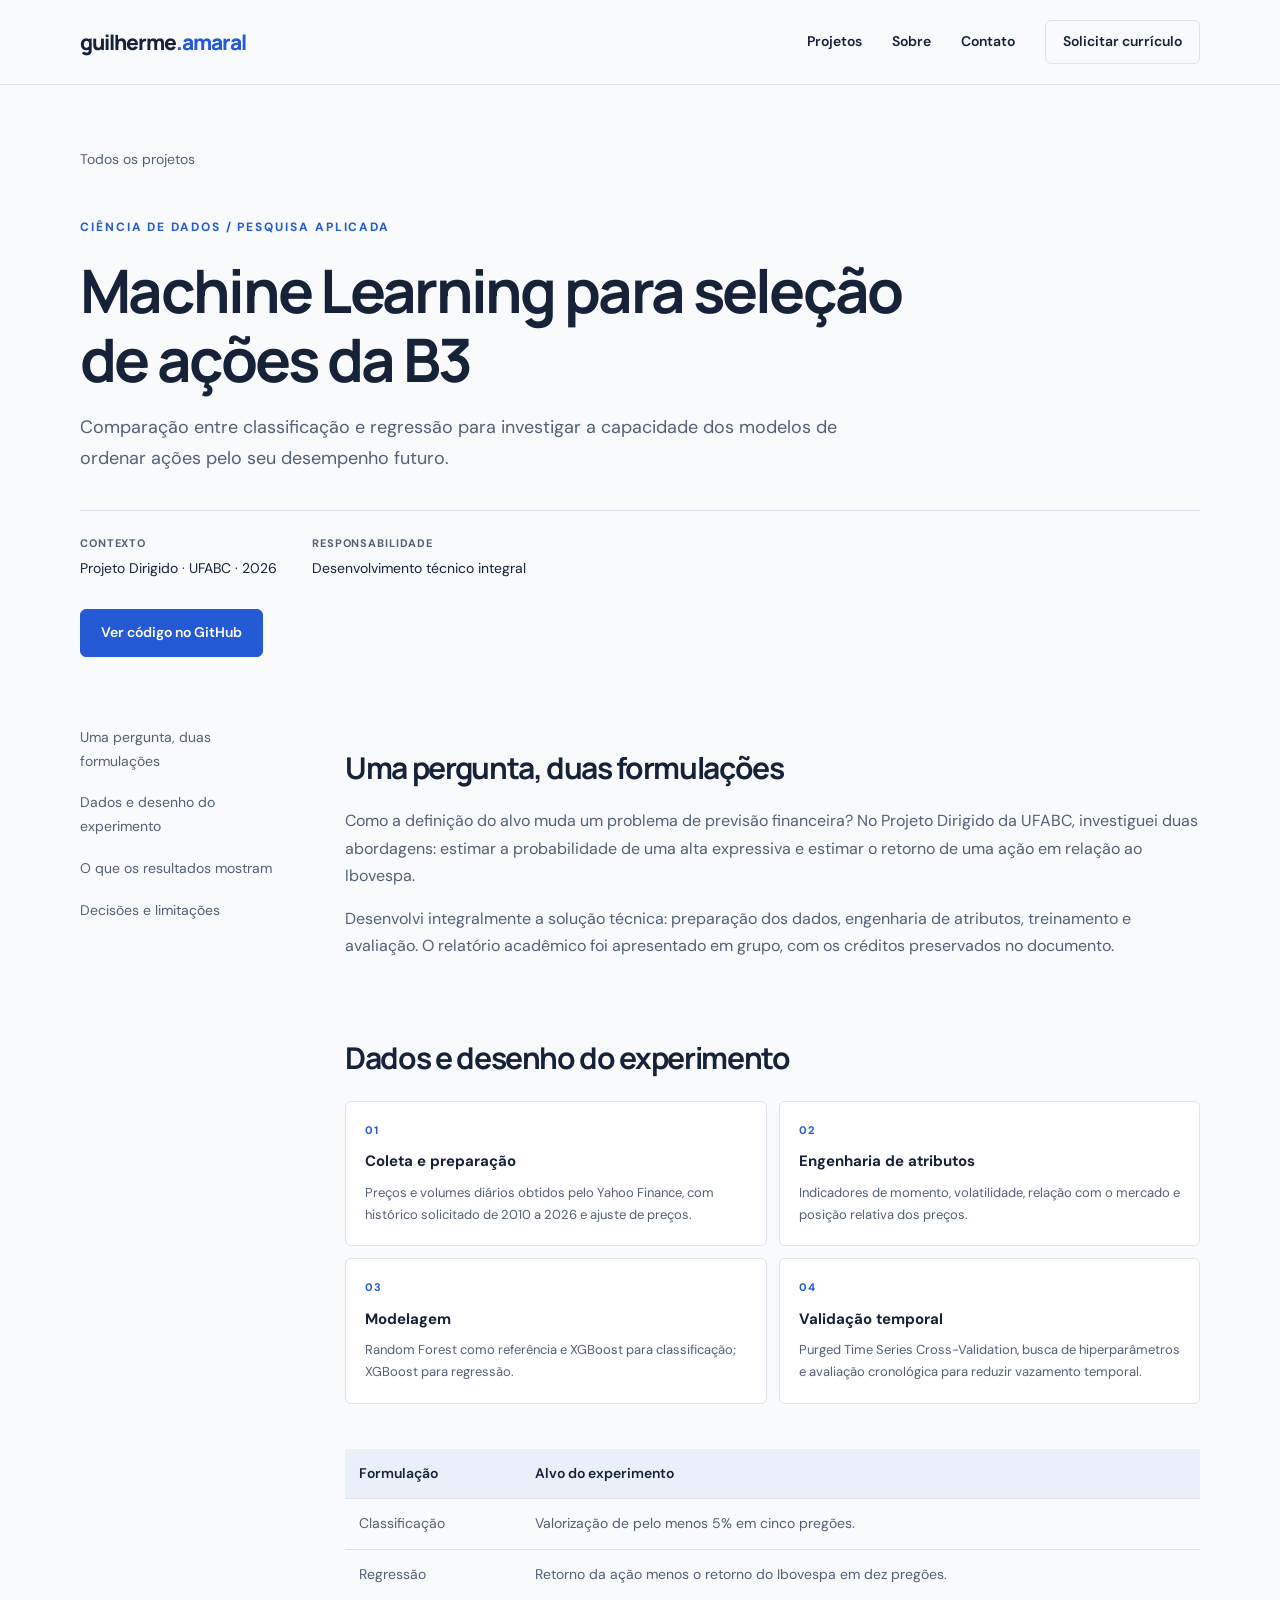
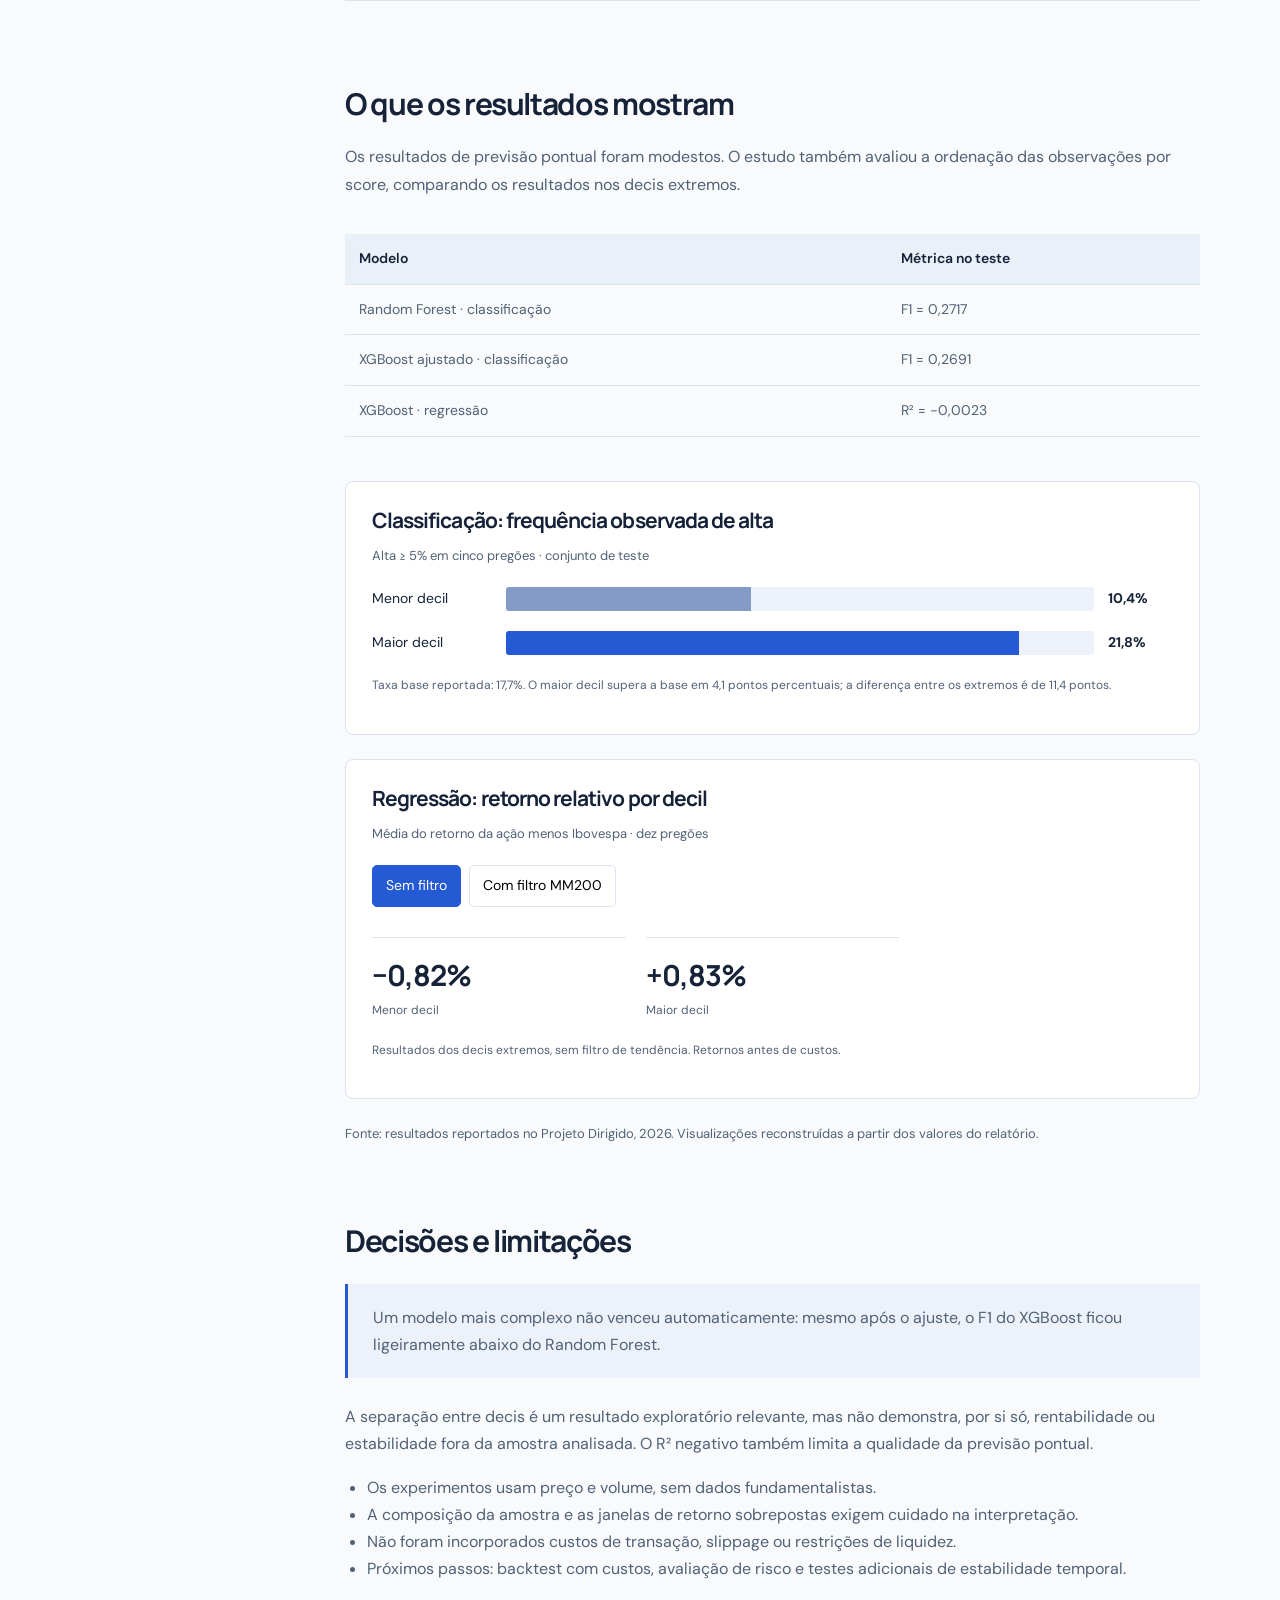
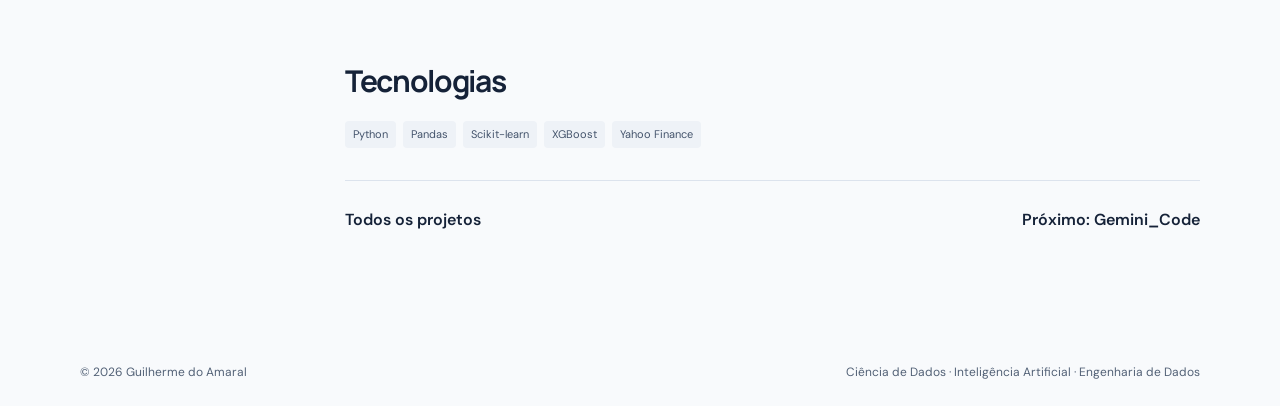
==== projetos/b3.html @ b0770f72 "Add data science and AI portfolio with three case studies" ====
<!doctype html><html lang="pt-BR"><head><meta charset="utf-8"><meta name="viewport" content="width=device-width,initial-scale=1"><title>Machine Learning para seleção de ações da B3 | Guilherme do Amaral</title><meta name="description" content="Comparação entre classificação e regressão para investigar a capacidade dos modelos de ordenar ações pelo seu desempenho futuro."><meta name="theme-color" content="#245ad3"><meta property="og:title" content="Machine Learning para seleção de ações da B3 | Guilherme do Amaral"><meta property="og:description" content="Comparação entre classificação e regressão para investigar a capacidade dos modelos de ordenar ações pelo seu desempenho futuro."><meta property="og:type" content="website"><link rel="icon" href="../assets/favicon.svg" type="image/svg+xml"><link rel="stylesheet" href="../assets/style.css"><script defer src="../assets/main.js"></script></head><body><a class="skip" href="#conteudo">Pular para o conteúdo</a><header><div class="wrap nav"><a class="brand" href="../index.html" aria-label="Guilherme do Amaral, início">guilherme<span>.amaral</span></a><button class="menu" aria-expanded="false" aria-controls="navigation">Menu</button><nav id="navigation" aria-label="Navegação principal"><a href="../index.html#projetos">Projetos</a><a href="../index.html#sobre">Sobre</a><a href="../index.html#contato">Contato</a><a class="nav-cv" href="mailto:amaralguilherme213@gmail.com?subject=Curriculo">Solicitar currículo</a></nav></div></header><main id="conteudo"><div class="wrap"><div class="detail-hero"><a class="back" href="../index.html#projetos">Todos os projetos</a><div class="eyebrow">Ciência de Dados / Pesquisa aplicada</div><h1>Machine Learning para seleção de ações da B3</h1><p class="lead">Comparação entre classificação e regressão para investigar a capacidade dos modelos de ordenar ações pelo seu desempenho futuro.</p><div class="meta"><div><b>Contexto</b>Projeto Dirigido · UFABC · 2026</div><div><b>Responsabilidade</b>Desenvolvimento técnico integral</div></div><div class="buttons"><a class="button" href="https://github.com/Gui-Amaral2003/Machile-Learning-para-B3">Ver código no GitHub</a></div></div><div class="article"><aside class="toc" aria-label="Nesta página"><a href="#problema">Uma pergunta, duas formulações</a><a href="#metodo">Dados e desenho do experimento</a><a href="#resultados">O que os resultados mostram</a><a href="#aprendizados">Decisões e limitações</a></aside><div><section id="problema"><h2>Uma pergunta, duas formulações</h2><p>Como a definição do alvo muda um problema de previsão financeira? No Projeto Dirigido da UFABC, investiguei duas abordagens: estimar a probabilidade de uma alta expressiva e estimar o retorno de uma ação em relação ao Ibovespa.</p><p>Desenvolvi integralmente a solução técnica: preparação dos dados, engenharia de atributos, treinamento e avaliação. O relatório acadêmico foi apresentado em grupo, com os créditos preservados no documento.</p></section><section id="metodo"><h2>Dados e desenho do experimento</h2><div class="flow"><div><em>01</em><b>Coleta e preparação</b><small>Preços e volumes diários obtidos pelo Yahoo Finance, com histórico solicitado de 2010 a 2026 e ajuste de preços.</small></div><div><em>02</em><b>Engenharia de atributos</b><small>Indicadores de momento, volatilidade, relação com o mercado e posição relativa dos preços.</small></div><div><em>03</em><b>Modelagem</b><small>Random Forest como referência e XGBoost para classificação; XGBoost para regressão.</small></div><div><em>04</em><b>Validação temporal</b><small>Purged Time Series Cross-Validation, busca de hiperparâmetros e avaliação cronológica para reduzir vazamento temporal.</small></div></div><div class="table-scroll"><table><thead><tr><th>Formulação</th><th>Alvo do experimento</th></tr></thead><tbody><tr><td>Classificação</td><td>Valorização de pelo menos 5% em cinco pregões.</td></tr><tr><td>Regressão</td><td>Retorno da ação menos o retorno do Ibovespa em dez pregões.</td></tr></tbody></table></div></section><section id="resultados"><h2>O que os resultados mostram</h2><p>Os resultados de previsão pontual foram modestos. O estudo também avaliou a ordenação das observações por score, comparando os resultados nos decis extremos.</p><div class="table-scroll"><table><thead><tr><th>Modelo</th><th>Métrica no teste</th></tr></thead><tbody><tr><td>Random Forest · classificação</td><td>F1 = 0,2717</td></tr><tr><td>XGBoost ajustado · classificação</td><td>F1 = 0,2691</td></tr><tr><td>XGBoost · regressão</td><td>R² = −0,0023</td></tr></tbody></table></div><div class="chart-box"><h3>Classificação: frequência observada de alta</h3><p class="small">Alta ≥ 5% em cinco pregões · conjunto de teste</p><div class="bar-row"><span>Menor decil</span><div class="track"><div class="fill" style="width:41.6%"></div></div><strong>10,4%</strong></div><div class="bar-row"><span>Maior decil</span><div class="track"><div class="fill" style="width:87.2%"></div></div><strong>21,8%</strong></div><p class="caption">Taxa base reportada: 17,7%. O maior decil supera a base em 4,1 pontos percentuais; a diferença entre os extremos é de 11,4 pontos.</p></div><div class="chart-box"><h3>Regressão: retorno relativo por decil</h3><p class="small">Média do retorno da ação menos Ibovespa · dez pregões</p><div class="switcher" role="group" aria-label="Filtro de tendência"><button data-mode="all" aria-pressed="true">Sem filtro</button><button data-mode="filtered" aria-pressed="false">Com filtro MM200</button></div><div class="metrics" aria-live="polite"><div class="metric"><strong id="alpha-low">−0,82%</strong><span>Menor decil</span></div><div class="metric"><strong id="alpha-high">+0,83%</strong><span>Maior decil</span></div></div><p id="alpha-note" class="caption">Resultados dos decis extremos, sem filtro de tendência. Retornos antes de custos.</p></div><p class="source">Fonte: resultados reportados no Projeto Dirigido, 2026. Visualizações reconstruídas a partir dos valores do relatório.</p></section><section id="aprendizados"><h2>Decisões e limitações</h2><div class="callout"><p>Um modelo mais complexo não venceu automaticamente: mesmo após o ajuste, o F1 do XGBoost ficou ligeiramente abaixo do Random Forest.</p></div><p>A separação entre decis é um resultado exploratório relevante, mas não demonstra, por si só, rentabilidade ou estabilidade fora da amostra analisada. O R² negativo também limita a qualidade da previsão pontual.</p><ul><li>Os experimentos usam preço e volume, sem dados fundamentalistas.</li><li>A composição da amostra e as janelas de retorno sobrepostas exigem cuidado na interpretação.</li><li>Não foram incorporados custos de transação, slippage ou restrições de liquidez.</li><li>Próximos passos: backtest com custos, avaliação de risco e testes adicionais de estabilidade temporal.</li></ul></section><section><h2>Tecnologias</h2><div class="tags"><span>Python</span><span>Pandas</span><span>Scikit-learn</span><span>XGBoost</span><span>Yahoo Finance</span></div></section><div class="next"><a href="../index.html#projetos">Todos os projetos</a><a href="gemini-code.html">Próximo: Gemini_Code</a></div></div></div></div></main><footer><div class="wrap"><span>© 2026 Guilherme do Amaral</span><span>Ciência de Dados · Inteligência Artificial · Engenharia de Dados</span></div></footer></body></html>
---- assets/style.css ----
@import url('https://fonts.googleapis.com/css2?family=DM+Sans:wght@400;500;600;700&family=Manrope:wght@400;500;600;700;800&display=swap');
:root{--bg:#f8fafc;--ink:#152238;--muted:#526176;--blue:#245ad3;--line:#dce3ed;--paper:#fff}*{box-sizing:border-box}html{scroll-behavior:smooth;scroll-padding-top:100px}body{margin:0;background:var(--bg);color:var(--ink);font:16px/1.7 'DM Sans',sans-serif}h1,h2,h3{font-family:Manrope,sans-serif;line-height:1.15;letter-spacing:-.045em}a{color:inherit;text-decoration:none}a:hover{color:var(--blue)}a:focus-visible,button:focus-visible{outline:3px solid var(--blue);outline-offset:5px}button{font:inherit} .wrap{width:min(1120px,calc(100% - 64px));margin:auto}header{background:#f8fafcf2;border-bottom:1px solid var(--line);position:sticky;top:0;z-index:10;backdrop-filter:blur(12px)}.nav{height:84px;display:flex;align-items:center;justify-content:space-between;gap:24px}.brand{font:800 21px Manrope,sans-serif;letter-spacing:-1px}.brand span{color:var(--blue)}nav{display:flex;gap:30px;align-items:center;font-size:14px;font-weight:600}.nav-cv{border:1px solid var(--line);padding:9px 17px;border-radius:6px}.menu{display:none}.eyebrow{font-size:12px;text-transform:uppercase;letter-spacing:.16em;font-weight:700;color:var(--blue)}.hero{padding:94px 0 82px;display:grid;grid-template-columns:1.4fr 1fr;gap:76px;align-items:center}.hero h1{font-size:clamp(42px,5.4vw,68px);margin:23px 0}.hero h1 span{color:var(--blue)}.lead{font-size:18px;color:var(--muted);max-width:580px;line-height:1.75}.buttons{display:flex;gap:12px;flex-wrap:wrap;margin-top:28px}.button{display:inline-flex;align-items:center;justify-content:center;background:var(--blue);color:white;border:1px solid var(--blue);border-radius:6px;padding:11px 20px;font-size:14px;font-weight:600}.button:hover{background:#1947b0;color:white}.button.secondary{background:transparent;color:var(--ink);border-color:var(--line)}.small{font-size:13px;color:var(--muted)}.hero-note{margin-top:29px}.research{background:#fff;border:1px solid var(--line);padding:30px;border-radius:10px;box-shadow:0 18px 55px #17294709;transform:rotate(2deg)}.research .top{display:flex;justify-content:space-between;gap:12px;border-bottom:1px solid var(--line);padding-bottom:18px;font-size:12px;color:var(--muted)}.research h3{font-size:23px;margin-bottom:7px}.research p{font-size:14px;color:var(--muted)}.bars{display:grid;grid-template-columns:1fr 1fr;gap:25px;height:175px;align-items:end;padding:18px 20px 0;border-bottom:1px solid var(--line)}.bar{background:#cbd8f5;border-radius:4px 4px 0 0;position:relative;text-align:center;min-height:25px}.bar:last-child{background:var(--blue)}.bar strong{position:absolute;top:-29px;left:0;right:0;font-size:16px;color:var(--ink)}.barlabels{display:flex;justify-content:space-around;font-size:12px;color:var(--muted);margin-top:9px}.research .foot{border-top:1px solid var(--line);margin-top:20px;padding-top:16px;font-size:12px}.section{padding:78px 0;border-top:1px solid var(--line)}.section-head{display:flex;justify-content:space-between;align-items:end;gap:32px;margin-bottom:35px}.section-head h2{font-size:36px;margin:12px 0 0}.section-head p{color:var(--muted);max-width:380px;font-size:15px;margin:0}.projects{display:grid;grid-template-columns:repeat(3,1fr);gap:22px}.card{background:#fff;border:1px solid var(--line);border-radius:8px;overflow:hidden;transition:transform .2s,border-color .2s}.card:hover{transform:translateY(-5px);border-color:#839dca}.visual{height:190px;padding:25px;display:flex;align-items:center;justify-content:center;background:#edf2fa;border-bottom:1px solid var(--line)}.visual svg{width:100%;height:100%}.card-body{padding:26px}.card .category{font-size:11px;font-weight:700;letter-spacing:.08em;color:var(--blue);text-transform:uppercase}.card h3{font-size:23px;margin:12px 0 14px}.card p{color:var(--muted);font-size:14px;line-height:1.75;min-height:100px}.tags{display:flex;flex-wrap:wrap;gap:7px}.tags span{font-size:11px;background:#eef2f7;padding:4px 8px;border-radius:4px;color:#43536b}.card-link{display:block;margin-top:24px;font-size:14px;font-weight:700}.experience{display:grid;grid-template-columns:.7fr 1.3fr;gap:70px}.experience h2,.about h2{font-size:36px;margin:12px 0 24px}.job{border-left:2px solid var(--blue);padding-left:28px}.job h3{font-size:24px;margin:8px 0}.job p{color:var(--muted)}.metrics{display:grid;grid-template-columns:repeat(3,1fr);gap:20px;margin-top:30px}.metric{padding-top:17px;border-top:1px solid var(--line)}.metric strong{display:block;font:700 29px Manrope,sans-serif;letter-spacing:-1px}.metric span{font-size:12px;color:var(--muted)}.about{display:grid;grid-template-columns:1.2fr 1fr;gap:90px}.about p{color:var(--muted)}.education{background:#edf2f9;border-radius:8px;padding:30px}.education h3{font-size:20px;margin-top:0}.education dl{margin:0}.education dt{font-weight:600;margin-top:20px}.education dd{margin:4px 0;font-size:14px;color:var(--muted)}.contact{background:var(--ink);color:white;padding:65px 0}.contact .wrap{display:flex;justify-content:space-between;gap:35px;align-items:center}.contact h2{font-size:34px;margin:0 0 12px}.contact p{color:#bbc7dc;margin:0}.contact-links{display:flex;gap:12px;flex-wrap:wrap}.contact-links a{border:1px solid #59667b;border-radius:5px;padding:10px 18px;font-size:14px}.contact-links a:hover{background:#fff;color:var(--ink)}footer{padding:24px 0;color:var(--muted);font-size:12px}footer .wrap{display:flex;justify-content:space-between;gap:20px}.skip{position:absolute;left:15px;top:-100px;background:white;padding:10px;z-index:20}.skip:focus{top:10px}.detail-hero{padding:60px 0}.back{font-size:14px;color:var(--muted)}.detail-hero .eyebrow{margin-top:45px}.detail-hero h1{font-size:clamp(38px,5vw,60px);max-width:850px;margin:18px 0}.detail-hero .lead{max-width:800px}.meta{display:flex;gap:35px;margin-top:35px;border-top:1px solid var(--line);padding-top:23px;flex-wrap:wrap}.meta div{font-size:14px}.meta b{display:block;font-size:11px;text-transform:uppercase;letter-spacing:.08em;color:var(--muted);margin-bottom:5px}.article{display:grid;grid-template-columns:200px 1fr;gap:65px;padding-bottom:80px}.toc{align-self:start;position:sticky;top:115px;font-size:14px}.toc a{display:block;padding:9px 0;color:var(--muted)}.toc a:hover{color:var(--blue)}.article section{padding:12px 0 32px;scroll-margin-top:105px}.article h2{font-size:30px;margin:22px 0}.article h3{font-size:21px;margin:28px 0 12px}.article p,.article li{color:var(--muted)}.article ul{padding-left:22px}.callout{border-left:3px solid var(--blue);background:#edf2fa;padding:20px 25px;margin:25px 0}.callout p{margin:0}.flow{display:grid;grid-template-columns:repeat(2,1fr);gap:12px;margin:25px 0}.flow div{background:white;border:1px solid var(--line);border-radius:6px;padding:19px}.flow b{display:block;font-size:15px}.flow small{display:block;color:var(--muted);font-size:13px;margin-top:7px}.flow em{display:block;font-style:normal;color:var(--blue);font-size:11px;font-weight:700;letter-spacing:.1em;margin-bottom:10px}.table-scroll{overflow-x:auto}table{border-collapse:collapse;width:100%;font-size:14px;margin:20px 0}th,td{text-align:left;padding:13px 14px;border-bottom:1px solid var(--line)}th{background:#eaf0f8;font-weight:600}td{color:var(--muted)}.chart-box{background:white;border:1px solid var(--line);border-radius:8px;padding:26px;margin:24px 0}.chart-box h3{margin:0 0 5px}.chart-box .caption{font-size:12px;margin-top:18px}.bar-row{display:grid;grid-template-columns:120px 1fr 65px;align-items:center;gap:14px;margin:20px 0;font-size:14px}.track{height:24px;background:#edf2fa;border-radius:3px;overflow:hidden}.fill{height:100%;background:var(--blue)}.bar-row:first-of-type .fill{background:#849bc8}.switcher{display:flex;gap:8px;flex-wrap:wrap;margin:20px 0}.switcher button{background:white;border:1px solid var(--line);border-radius:5px;padding:8px 13px;font-size:14px;cursor:pointer}.switcher button[aria-pressed=true]{background:var(--blue);color:white;border-color:var(--blue)}.next{display:flex;justify-content:space-between;gap:20px;border-top:1px solid var(--line);padding:25px 0;font-weight:600}.source{font-size:13px}.source a{text-decoration:underline}.diagram{width:100%;height:auto;background:white;border:1px solid var(--line);border-radius:8px;margin:20px 0}.diagram text{font-family:'DM Sans',sans-serif}.note{font-size:13px;color:var(--muted)}@media(max-width:900px){.hero{gap:35px}.hero h1{font-size:48px}.projects{gap:13px}.card-body{padding:20px}.card h3{font-size:20px}.about{gap:40px}.article{grid-template-columns:155px 1fr;gap:30px}}@media(max-width:680px){.wrap{width:calc(100% - 36px)}.nav{height:72px}.menu{display:block;background:transparent;border:1px solid var(--line);padding:7px 12px;border-radius:5px;font-size:14px}nav{display:none;position:absolute;top:72px;left:0;right:0;background:var(--bg);padding:22px;border-bottom:1px solid var(--line);flex-wrap:wrap;gap:22px}nav.open{display:flex}.hero{grid-template-columns:1fr;padding:52px 0;gap:40px}.hero h1{font-size:43px}.hero .lead{font-size:17px}.research{transform:none;padding:25px}.section{padding:52px 0}.section-head{display:block}.section-head p{margin-top:18px}.projects{grid-template-columns:1fr;gap:24px}.visual{height:190px}.card p{min-height:0}.experience,.about{grid-template-columns:1fr;gap:25px}.metrics{gap:12px}.metric strong{font-size:25px}.contact .wrap{display:block}.contact-links{margin-top:26px}footer .wrap{display:block}.article{display:block}.toc{position:static;display:flex;flex-wrap:wrap;gap:5px 18px;padding-bottom:22px;border-bottom:1px solid var(--line)}.toc a{font-size:13px}.detail-hero{padding:35px 0}.detail-hero h1{font-size:39px}.meta{gap:20px}.flow{grid-template-columns:1fr}.bar-row{grid-template-columns:85px 1fr 50px;gap:8px;font-size:12px}.chart-box{padding:18px}.next{font-size:14px}.section-head h2,.experience h2,.about h2{font-size:31px}}@media(prefers-reduced-motion:reduce){html{scroll-behavior:auto}*{transition:none!important}}
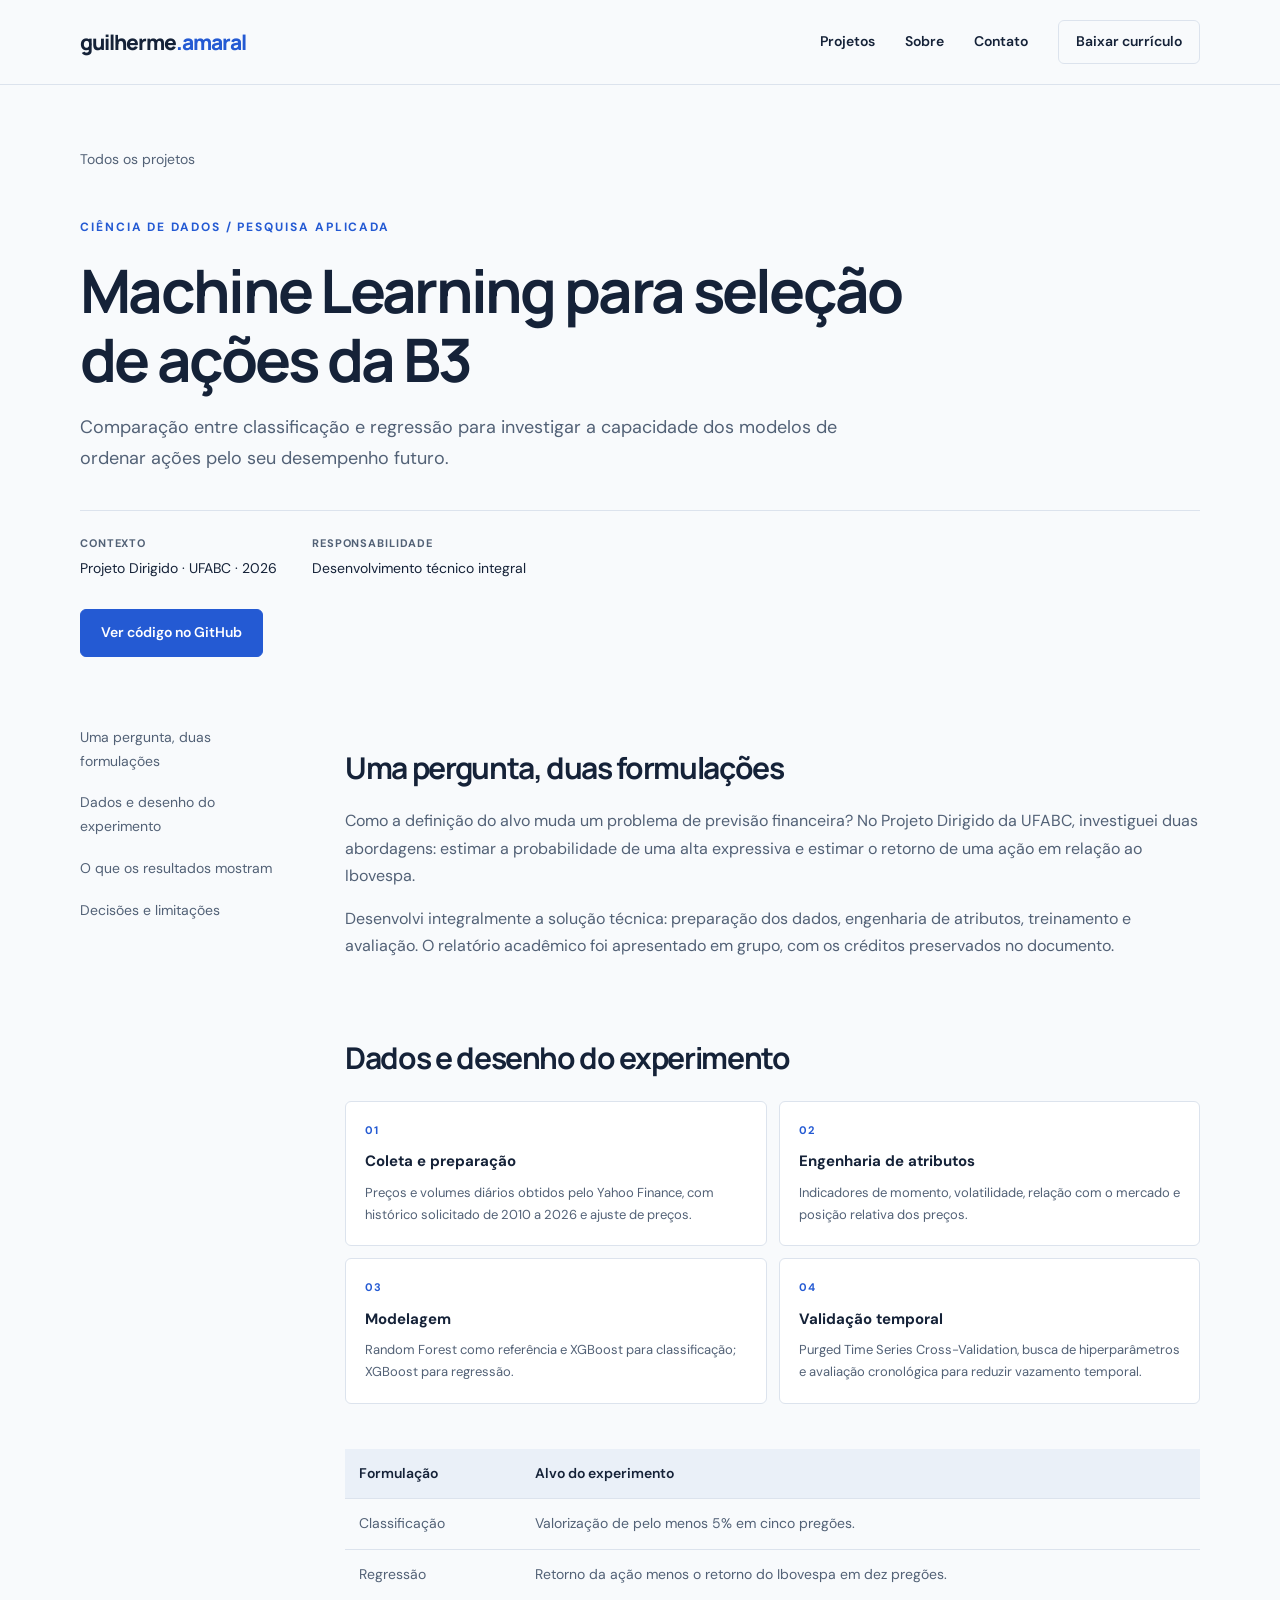
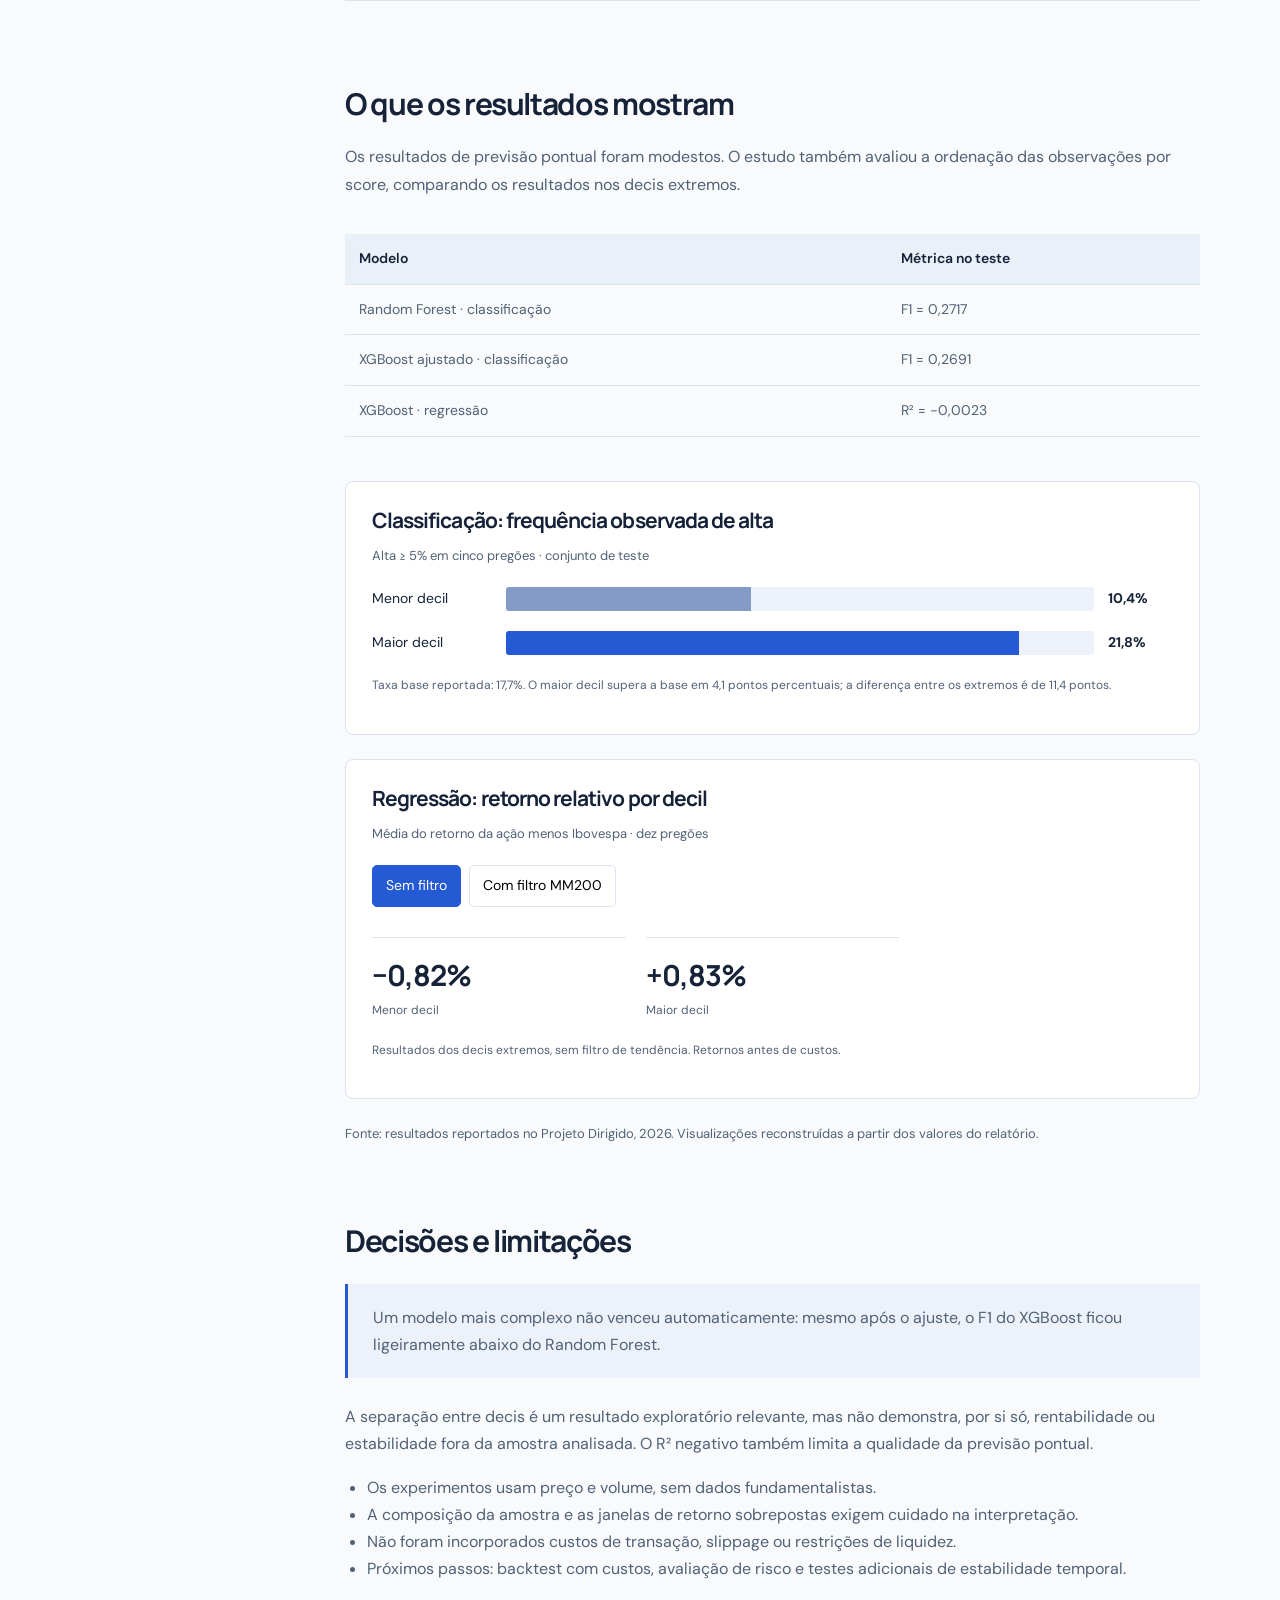
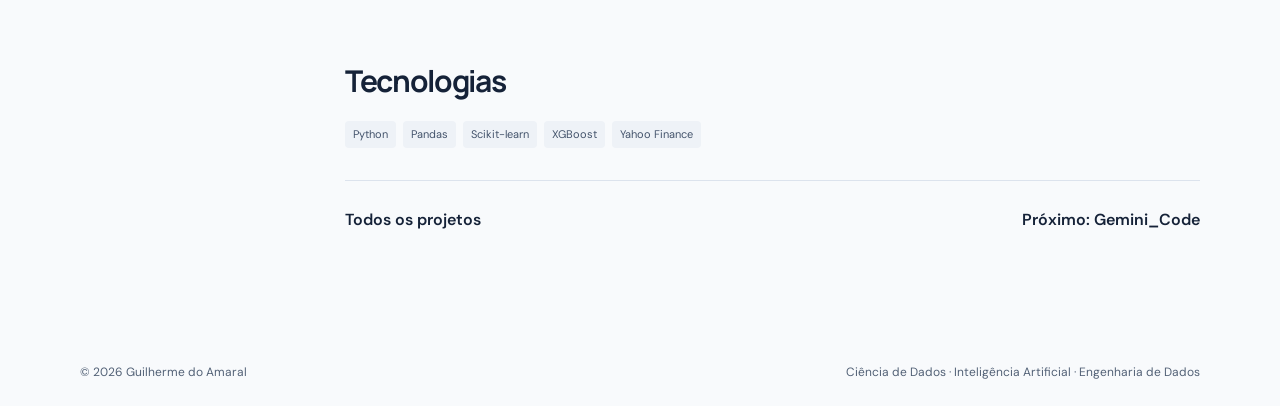
==== commit 9711b622: "Publish authorized CV download with updated portfolio URL" ====
--- a/projetos/b3.html
+++ b/projetos/b3.html
@@ -1 +1 @@
-<!doctype html><html lang="pt-BR"><head><meta charset="utf-8"><meta name="viewport" content="width=device-width,initial-scale=1"><title>Machine Learning para seleção de ações da B3 | Guilherme do Amaral</title><meta name="description" content="Comparação entre classificação e regressão para investigar a capacidade dos modelos de ordenar ações pelo seu desempenho futuro."><meta name="theme-color" content="#245ad3"><meta property="og:title" content="Machine Learning para seleção de ações da B3 | Guilherme do Amaral"><meta property="og:description" content="Comparação entre classificação e regressão para investigar a capacidade dos modelos de ordenar ações pelo seu desempenho futuro."><meta property="og:type" content="website"><link rel="icon" href="../assets/favicon.svg" type="image/svg+xml"><link rel="stylesheet" href="../assets/style.css"><script defer src="../assets/main.js"></script></head><body><a class="skip" href="#conteudo">Pular para o conteúdo</a><header><div class="wrap nav"><a class="brand" href="../index.html" aria-label="Guilherme do Amaral, início">guilherme<span>.amaral</span></a><button class="menu" aria-expanded="false" aria-controls="navigation">Menu</button><nav id="navigation" aria-label="Navegação principal"><a href="../index.html#projetos">Projetos</a><a href="../index.html#sobre">Sobre</a><a href="../index.html#contato">Contato</a><a class="nav-cv" href="mailto:amaralguilherme213@gmail.com?subject=Curriculo">Solicitar currículo</a></nav></div></header><main id="conteudo"><div class="wrap"><div class="detail-hero"><a class="back" href="../index.html#projetos">Todos os projetos</a><div class="eyebrow">Ciência de Dados / Pesquisa aplicada</div><h1>Machine Learning para seleção de ações da B3</h1><p class="lead">Comparação entre classificação e regressão para investigar a capacidade dos modelos de ordenar ações pelo seu desempenho futuro.</p><div class="meta"><div><b>Contexto</b>Projeto Dirigido · UFABC · 2026</div><div><b>Responsabilidade</b>Desenvolvimento técnico integral</div></div><div class="buttons"><a class="button" href="https://github.com/Gui-Amaral2003/Machile-Learning-para-B3">Ver código no GitHub</a></div></div><div class="article"><aside class="toc" aria-label="Nesta página"><a href="#problema">Uma pergunta, duas formulações</a><a href="#metodo">Dados e desenho do experimento</a><a href="#resultados">O que os resultados mostram</a><a href="#aprendizados">Decisões e limitações</a></aside><div><section id="problema"><h2>Uma pergunta, duas formulações</h2><p>Como a definição do alvo muda um problema de previsão financeira? No Projeto Dirigido da UFABC, investiguei duas abordagens: estimar a probabilidade de uma alta expressiva e estimar o retorno de uma ação em relação ao Ibovespa.</p><p>Desenvolvi integralmente a solução técnica: preparação dos dados, engenharia de atributos, treinamento e avaliação. O relatório acadêmico foi apresentado em grupo, com os créditos preservados no documento.</p></section><section id="metodo"><h2>Dados e desenho do experimento</h2><div class="flow"><div><em>01</em><b>Coleta e preparação</b><small>Preços e volumes diários obtidos pelo Yahoo Finance, com histórico solicitado de 2010 a 2026 e ajuste de preços.</small></div><div><em>02</em><b>Engenharia de atributos</b><small>Indicadores de momento, volatilidade, relação com o mercado e posição relativa dos preços.</small></div><div><em>03</em><b>Modelagem</b><small>Random Forest como referência e XGBoost para classificação; XGBoost para regressão.</small></div><div><em>04</em><b>Validação temporal</b><small>Purged Time Series Cross-Validation, busca de hiperparâmetros e avaliação cronológica para reduzir vazamento temporal.</small></div></div><div class="table-scroll"><table><thead><tr><th>Formulação</th><th>Alvo do experimento</th></tr></thead><tbody><tr><td>Classificação</td><td>Valorização de pelo menos 5% em cinco pregões.</td></tr><tr><td>Regressão</td><td>Retorno da ação menos o retorno do Ibovespa em dez pregões.</td></tr></tbody></table></div></section><section id="resultados"><h2>O que os resultados mostram</h2><p>Os resultados de previsão pontual foram modestos. O estudo também avaliou a ordenação das observações por score, comparando os resultados nos decis extremos.</p><div class="table-scroll"><table><thead><tr><th>Modelo</th><th>Métrica no teste</th></tr></thead><tbody><tr><td>Random Forest · classificação</td><td>F1 = 0,2717</td></tr><tr><td>XGBoost ajustado · classificação</td><td>F1 = 0,2691</td></tr><tr><td>XGBoost · regressão</td><td>R² = −0,0023</td></tr></tbody></table></div><div class="chart-box"><h3>Classificação: frequência observada de alta</h3><p class="small">Alta ≥ 5% em cinco pregões · conjunto de teste</p><div class="bar-row"><span>Menor decil</span><div class="track"><div class="fill" style="width:41.6%"></div></div><strong>10,4%</strong></div><div class="bar-row"><span>Maior decil</span><div class="track"><div class="fill" style="width:87.2%"></div></div><strong>21,8%</strong></div><p class="caption">Taxa base reportada: 17,7%. O maior decil supera a base em 4,1 pontos percentuais; a diferença entre os extremos é de 11,4 pontos.</p></div><div class="chart-box"><h3>Regressão: retorno relativo por decil</h3><p class="small">Média do retorno da ação menos Ibovespa · dez pregões</p><div class="switcher" role="group" aria-label="Filtro de tendência"><button data-mode="all" aria-pressed="true">Sem filtro</button><button data-mode="filtered" aria-pressed="false">Com filtro MM200</button></div><div class="metrics" aria-live="polite"><div class="metric"><strong id="alpha-low">−0,82%</strong><span>Menor decil</span></div><div class="metric"><strong id="alpha-high">+0,83%</strong><span>Maior decil</span></div></div><p id="alpha-note" class="caption">Resultados dos decis extremos, sem filtro de tendência. Retornos antes de custos.</p></div><p class="source">Fonte: resultados reportados no Projeto Dirigido, 2026. Visualizações reconstruídas a partir dos valores do relatório.</p></section><section id="aprendizados"><h2>Decisões e limitações</h2><div class="callout"><p>Um modelo mais complexo não venceu automaticamente: mesmo após o ajuste, o F1 do XGBoost ficou ligeiramente abaixo do Random Forest.</p></div><p>A separação entre decis é um resultado exploratório relevante, mas não demonstra, por si só, rentabilidade ou estabilidade fora da amostra analisada. O R² negativo também limita a qualidade da previsão pontual.</p><ul><li>Os experimentos usam preço e volume, sem dados fundamentalistas.</li><li>A composição da amostra e as janelas de retorno sobrepostas exigem cuidado na interpretação.</li><li>Não foram incorporados custos de transação, slippage ou restrições de liquidez.</li><li>Próximos passos: backtest com custos, avaliação de risco e testes adicionais de estabilidade temporal.</li></ul></section><section><h2>Tecnologias</h2><div class="tags"><span>Python</span><span>Pandas</span><span>Scikit-learn</span><span>XGBoost</span><span>Yahoo Finance</span></div></section><div class="next"><a href="../index.html#projetos">Todos os projetos</a><a href="gemini-code.html">Próximo: Gemini_Code</a></div></div></div></div></main><footer><div class="wrap"><span>© 2026 Guilherme do Amaral</span><span>Ciência de Dados · Inteligência Artificial · Engenharia de Dados</span></div></footer></body></html>+<!doctype html><html lang="pt-BR"><head><meta charset="utf-8"><meta name="viewport" content="width=device-width,initial-scale=1"><title>Machine Learning para seleção de ações da B3 | Guilherme do Amaral</title><meta name="description" content="Comparação entre classificação e regressão para investigar a capacidade dos modelos de ordenar ações pelo seu desempenho futuro."><meta name="theme-color" content="#245ad3"><meta property="og:title" content="Machine Learning para seleção de ações da B3 | Guilherme do Amaral"><meta property="og:description" content="Comparação entre classificação e regressão para investigar a capacidade dos modelos de ordenar ações pelo seu desempenho futuro."><meta property="og:type" content="website"><link rel="icon" href="../assets/favicon.svg" type="image/svg+xml"><link rel="stylesheet" href="../assets/style.css"><script defer src="../assets/main.js"></script></head><body><a class="skip" href="#conteudo">Pular para o conteúdo</a><header><div class="wrap nav"><a class="brand" href="../index.html" aria-label="Guilherme do Amaral, início">guilherme<span>.amaral</span></a><button class="menu" aria-expanded="false" aria-controls="navigation">Menu</button><nav id="navigation" aria-label="Navegação principal"><a href="../index.html#projetos">Projetos</a><a href="../index.html#sobre">Sobre</a><a href="../index.html#contato">Contato</a><a class="nav-cv" href="../assets/curriculo-guilherme-amaral.pdf" download>Baixar currículo</a></nav></div></header><main id="conteudo"><div class="wrap"><div class="detail-hero"><a class="back" href="../index.html#projetos">Todos os projetos</a><div class="eyebrow">Ciência de Dados / Pesquisa aplicada</div><h1>Machine Learning para seleção de ações da B3</h1><p class="lead">Comparação entre classificação e regressão para investigar a capacidade dos modelos de ordenar ações pelo seu desempenho futuro.</p><div class="meta"><div><b>Contexto</b>Projeto Dirigido · UFABC · 2026</div><div><b>Responsabilidade</b>Desenvolvimento técnico integral</div></div><div class="buttons"><a class="button" href="https://github.com/Gui-Amaral2003/Machile-Learning-para-B3">Ver código no GitHub</a></div></div><div class="article"><aside class="toc" aria-label="Nesta página"><a href="#problema">Uma pergunta, duas formulações</a><a href="#metodo">Dados e desenho do experimento</a><a href="#resultados">O que os resultados mostram</a><a href="#aprendizados">Decisões e limitações</a></aside><div><section id="problema"><h2>Uma pergunta, duas formulações</h2><p>Como a definição do alvo muda um problema de previsão financeira? No Projeto Dirigido da UFABC, investiguei duas abordagens: estimar a probabilidade de uma alta expressiva e estimar o retorno de uma ação em relação ao Ibovespa.</p><p>Desenvolvi integralmente a solução técnica: preparação dos dados, engenharia de atributos, treinamento e avaliação. O relatório acadêmico foi apresentado em grupo, com os créditos preservados no documento.</p></section><section id="metodo"><h2>Dados e desenho do experimento</h2><div class="flow"><div><em>01</em><b>Coleta e preparação</b><small>Preços e volumes diários obtidos pelo Yahoo Finance, com histórico solicitado de 2010 a 2026 e ajuste de preços.</small></div><div><em>02</em><b>Engenharia de atributos</b><small>Indicadores de momento, volatilidade, relação com o mercado e posição relativa dos preços.</small></div><div><em>03</em><b>Modelagem</b><small>Random Forest como referência e XGBoost para classificação; XGBoost para regressão.</small></div><div><em>04</em><b>Validação temporal</b><small>Purged Time Series Cross-Validation, busca de hiperparâmetros e avaliação cronológica para reduzir vazamento temporal.</small></div></div><div class="table-scroll"><table><thead><tr><th>Formulação</th><th>Alvo do experimento</th></tr></thead><tbody><tr><td>Classificação</td><td>Valorização de pelo menos 5% em cinco pregões.</td></tr><tr><td>Regressão</td><td>Retorno da ação menos o retorno do Ibovespa em dez pregões.</td></tr></tbody></table></div></section><section id="resultados"><h2>O que os resultados mostram</h2><p>Os resultados de previsão pontual foram modestos. O estudo também avaliou a ordenação das observações por score, comparando os resultados nos decis extremos.</p><div class="table-scroll"><table><thead><tr><th>Modelo</th><th>Métrica no teste</th></tr></thead><tbody><tr><td>Random Forest · classificação</td><td>F1 = 0,2717</td></tr><tr><td>XGBoost ajustado · classificação</td><td>F1 = 0,2691</td></tr><tr><td>XGBoost · regressão</td><td>R² = −0,0023</td></tr></tbody></table></div><div class="chart-box"><h3>Classificação: frequência observada de alta</h3><p class="small">Alta ≥ 5% em cinco pregões · conjunto de teste</p><div class="bar-row"><span>Menor decil</span><div class="track"><div class="fill" style="width:41.6%"></div></div><strong>10,4%</strong></div><div class="bar-row"><span>Maior decil</span><div class="track"><div class="fill" style="width:87.2%"></div></div><strong>21,8%</strong></div><p class="caption">Taxa base reportada: 17,7%. O maior decil supera a base em 4,1 pontos percentuais; a diferença entre os extremos é de 11,4 pontos.</p></div><div class="chart-box"><h3>Regressão: retorno relativo por decil</h3><p class="small">Média do retorno da ação menos Ibovespa · dez pregões</p><div class="switcher" role="group" aria-label="Filtro de tendência"><button data-mode="all" aria-pressed="true">Sem filtro</button><button data-mode="filtered" aria-pressed="false">Com filtro MM200</button></div><div class="metrics" aria-live="polite"><div class="metric"><strong id="alpha-low">−0,82%</strong><span>Menor decil</span></div><div class="metric"><strong id="alpha-high">+0,83%</strong><span>Maior decil</span></div></div><p id="alpha-note" class="caption">Resultados dos decis extremos, sem filtro de tendência. Retornos antes de custos.</p></div><p class="source">Fonte: resultados reportados no Projeto Dirigido, 2026. Visualizações reconstruídas a partir dos valores do relatório.</p></section><section id="aprendizados"><h2>Decisões e limitações</h2><div class="callout"><p>Um modelo mais complexo não venceu automaticamente: mesmo após o ajuste, o F1 do XGBoost ficou ligeiramente abaixo do Random Forest.</p></div><p>A separação entre decis é um resultado exploratório relevante, mas não demonstra, por si só, rentabilidade ou estabilidade fora da amostra analisada. O R² negativo também limita a qualidade da previsão pontual.</p><ul><li>Os experimentos usam preço e volume, sem dados fundamentalistas.</li><li>A composição da amostra e as janelas de retorno sobrepostas exigem cuidado na interpretação.</li><li>Não foram incorporados custos de transação, slippage ou restrições de liquidez.</li><li>Próximos passos: backtest com custos, avaliação de risco e testes adicionais de estabilidade temporal.</li></ul></section><section><h2>Tecnologias</h2><div class="tags"><span>Python</span><span>Pandas</span><span>Scikit-learn</span><span>XGBoost</span><span>Yahoo Finance</span></div></section><div class="next"><a href="../index.html#projetos">Todos os projetos</a><a href="gemini-code.html">Próximo: Gemini_Code</a></div></div></div></div></main><footer><div class="wrap"><span>© 2026 Guilherme do Amaral</span><span>Ciência de Dados · Inteligência Artificial · Engenharia de Dados</span></div></footer></body></html>
